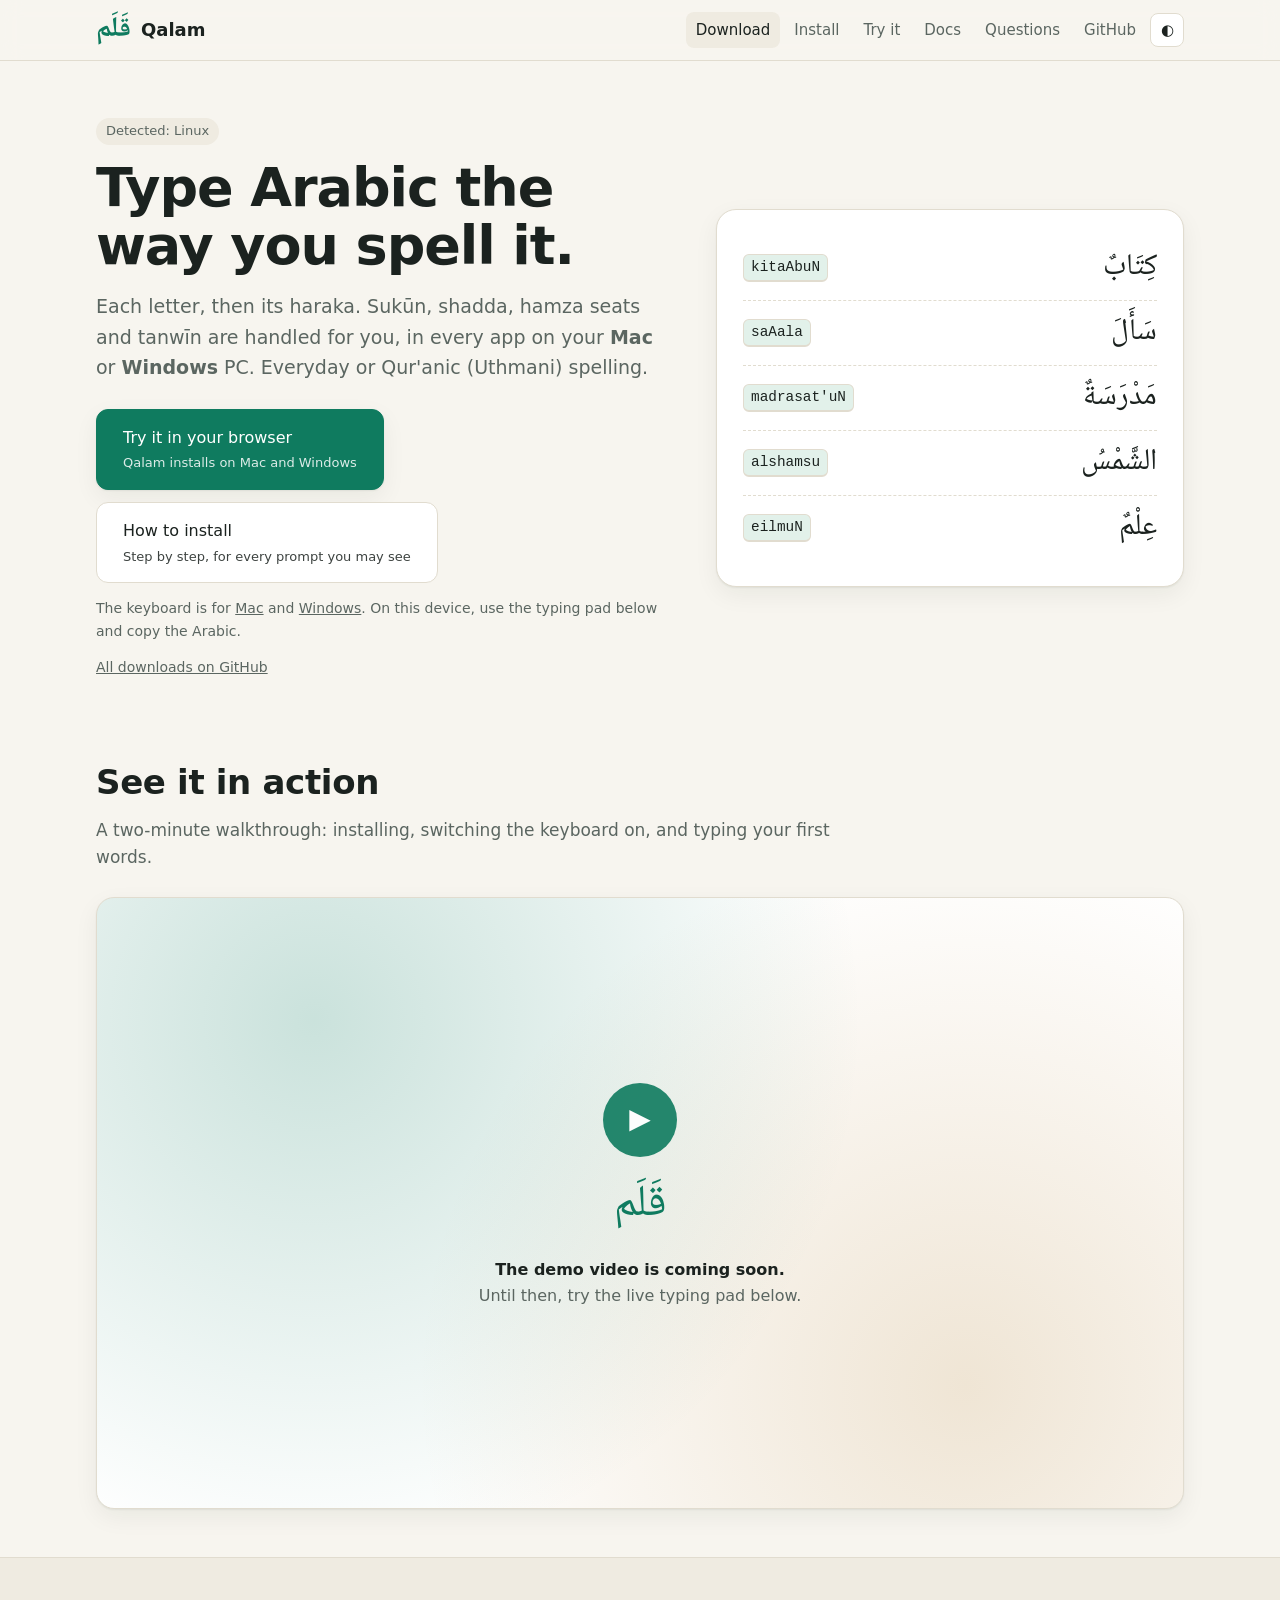
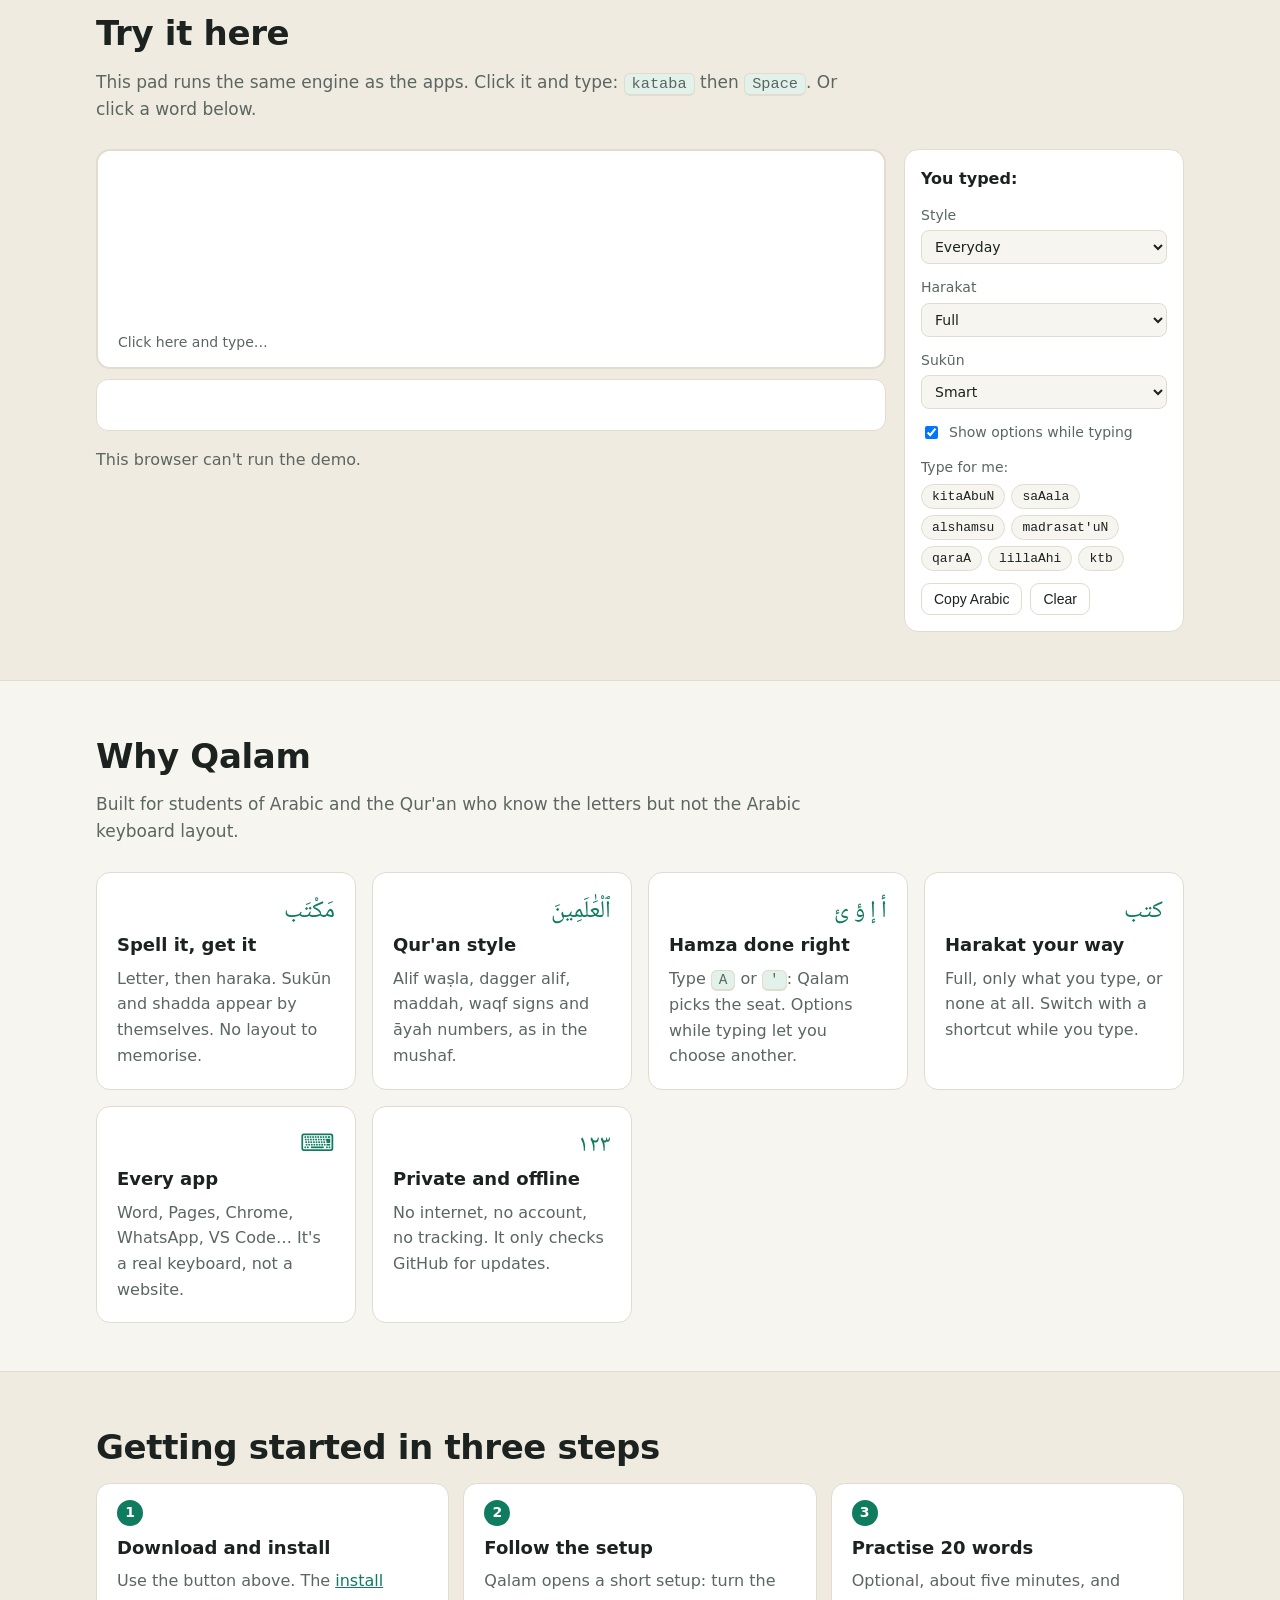
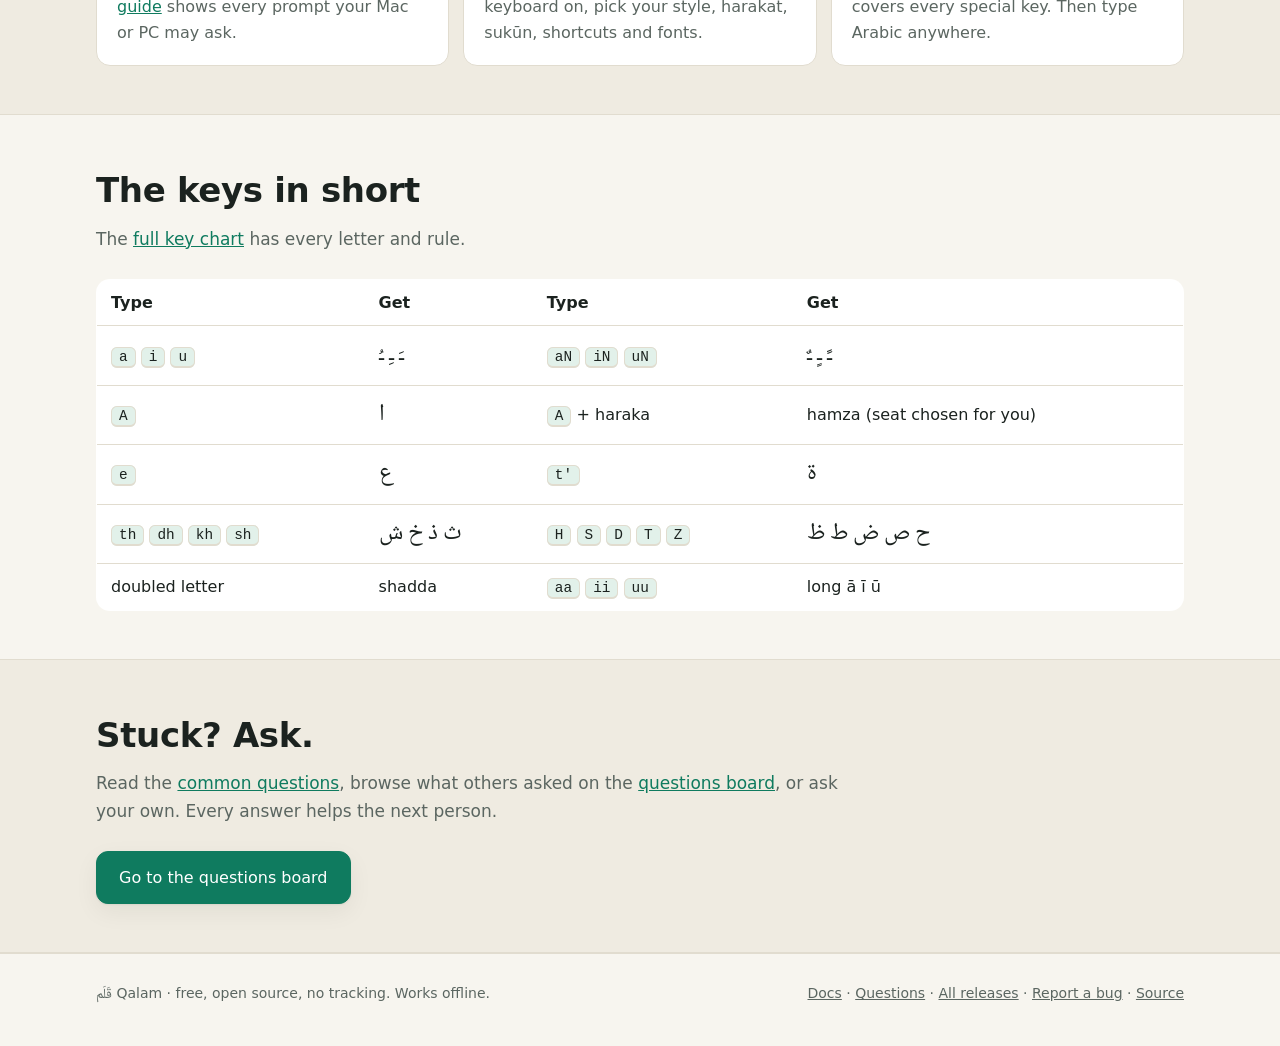
==== website/index.html @ 82823f8d "1.3.0: setup journey, Windows installer and fixes, website, docs, CI Apps - Mac: step-by-step first-" ====
<!doctype html>
<html lang="en">
<head>
<meta charset="utf-8">
<meta name="viewport" content="width=device-width, initial-scale=1">
<title>Qalam Arabic Keyboard</title>
<meta name="description" content="Qalam is a free phonetic Arabic keyboard for Mac and Windows. Type Arabic the way you spell it, with full harakat and Qur'anic marks.">
<meta property="og:title" content="Qalam: phonetic Arabic keyboard">
<meta property="og:description" content="Type Arabic the way you spell it: kitaAbuN → كِتَابٌ. Free for Mac and Windows.">
<link rel="icon" href="data:image/svg+xml,%3Csvg xmlns='http://www.w3.org/2000/svg' viewBox='0 0 64 64'%3E%3Crect width='64' height='64' rx='14' fill='%230f7b5f'/%3E%3Ctext x='32' y='46' font-size='40' text-anchor='middle' fill='white' font-family='serif'%3E%D9%82%3C/text%3E%3C/svg%3E">
<link rel="preconnect" href="https://fonts.googleapis.com">
<link rel="preconnect" href="https://fonts.gstatic.com" crossorigin>
<link href="https://fonts.googleapis.com/css2?family=Noto+Naskh+Arabic:wght@400;600&display=swap" rel="stylesheet">
<link rel="stylesheet" href="assets/site.css">
</head>
<body data-page="download">
<main>
  <section class="hero" id="download">
    <div class="wrap">
      <div>
        <div class="detected" id="dl-detected">Finding the right download…</div>
        <h1>Type Arabic the way you spell it.</h1>
        <p class="lead">Each letter, then its haraka. Sukūn, shadda, hamza seats and tanwīn are handled for you, in every app on your <b>Mac</b> or <b>Windows</b> PC. Everyday or Qur'anic (Uthmani) spelling.</p>
        <div class="cta">
          <a class="btn primary big" id="dl-main" href="https://github.com/SaShakib/qalam/releases/latest">
            <span class="t">Download</span><span class="sub">Free · no account · no tracking</span>
          </a>
          <a class="btn big" href="docs.html?p=install">
            <span class="t">How to install</span><span class="sub">Step by step, for every prompt you may see</span>
          </a>
        </div>
        <div class="cta-note" id="dl-note"></div>
        <div class="cta-note" id="dl-others"></div>
      </div>
      <div class="hero-art" aria-label="Examples">
        <div class="row"><kbd>kitaAbuN</kbd><div class="ar" lang="ar">كِتَابٌ</div></div>
        <div class="row"><kbd>saAala</kbd><div class="ar" lang="ar">سَأَلَ</div></div>
        <div class="row"><kbd>madrasat'uN</kbd><div class="ar" lang="ar">مَدْرَسَةٌ</div></div>
        <div class="row"><kbd>alshamsu</kbd><div class="ar" lang="ar">الشَّمْسُ</div></div>
        <div class="row"><kbd>eilmuN</kbd><div class="ar" lang="ar">عِلْمٌ</div></div>
      </div>
    </div>
  </section>

  <section class="block" id="video">
    <div class="wrap">
      <h2 class="title">See it in action</h2>
      <p class="intro">A two-minute walkthrough: installing, switching the keyboard on, and typing your first words.</p>
      <div class="video" id="video-box">
        <div class="soon">
          <div>
            <div class="play" aria-hidden="true">▶</div>
            <div class="ar" lang="ar">قَلَم</div>
            <p><b>The demo video is coming soon.</b><br><span class="muted">Until then, try the live typing pad below.</span></p>
          </div>
        </div>
      </div>
    </div>
  </section>

  <section class="block alt" id="demo">
    <div class="wrap">
      <h2 class="title">Try it here</h2>
      <p class="intro">This pad runs the same engine as the apps. Click it and type: <kbd>kataba</kbd> then <kbd>Space</kbd>. Or click a word below.</p>
      <div class="demo">
        <div>
          <div class="pad" id="pad" tabindex="0" role="textbox" aria-label="Typing pad: type English letters, get Arabic" aria-multiline="true">
            <div class="text" lang="ar"></div>
            <div class="hint">Click here and type…</div>
          </div>
          <div class="options" id="options" aria-live="polite"></div>
          <div id="mobile-demo" class="mobile-demo" hidden>
            <textarea rows="3" autocapitalize="off" autocomplete="off" autocorrect="off" spellcheck="false" placeholder="Type English letters: kitaAbuN"></textarea>
            <div class="out" lang="ar"></div>
          </div>
          <p class="muted" id="demo-loading">Loading the engine…</p>
        </div>
        <div class="panel">
          <div><b>You typed:</b> <span class="latin" id="pad-latin"></span></div>
          <label>Style
            <select id="o-style"><option value="everyday">Everyday</option><option value="quran">Qur'an (Uthmani)</option></select>
          </label>
          <label>Harakat
            <select id="o-harakat"><option value="full">Full</option><option value="astyped">Only what I type</option><option value="none">None</option></select>
          </label>
          <label>Sukūn
            <select id="o-sukun"><option value="smart">Smart</option><option value="full">Full</option><option value="off">Off</option></select>
          </label>
          <label style="flex-direction:row;align-items:center;gap:8px"><input type="checkbox" id="o-panel" checked> Show options while typing</label>
          <div>
            <div class="muted" style="font-size:14px;margin-bottom:6px">Type for me:</div>
            <div class="chips">
              <button class="chip" data-type="kitaAbuN">kitaAbuN</button>
              <button class="chip" data-type="saAala">saAala</button>
              <button class="chip" data-type="alshamsu">alshamsu</button>
              <button class="chip" data-type="madrasat'uN">madrasat'uN</button>
              <button class="chip" data-type="qaraA">qaraA</button>
              <button class="chip" data-type="lillaAhi">lillaAhi</button>
              <button class="chip" data-type="ktb">ktb</button>
            </div>
          </div>
          <div style="display:flex;gap:8px">
            <button class="btn small" id="pad-copy">Copy Arabic</button>
            <button class="btn small" id="pad-clear">Clear</button>
          </div>
        </div>
      </div>
    </div>
  </section>

  <section class="block">
    <div class="wrap">
      <h2 class="title">Why Qalam</h2>
      <p class="intro">Built for students of Arabic and the Qur'an who know the letters but not the Arabic keyboard layout.</p>
      <div class="grid">
        <div class="card"><div class="ar" lang="ar">مَكْتَب</div><h3>Spell it, get it</h3><p>Letter, then haraka. Sukūn and shadda appear by themselves. No layout to memorise.</p></div>
        <div class="card"><div class="ar" lang="ar">ٱلْعَٰلَمِينَ</div><h3>Qur'an style</h3><p>Alif waṣla, dagger alif, maddah, waqf signs and āyah numbers, as in the mushaf.</p></div>
        <div class="card"><div class="ar" lang="ar">أ إ ؤ ئ</div><h3>Hamza done right</h3><p>Type <kbd>A</kbd> or <kbd>'</kbd>: Qalam picks the seat. Options while typing let you choose another.</p></div>
        <div class="card"><div class="ar" lang="ar">كتب</div><h3>Harakat your way</h3><p>Full, only what you type, or none at all. Switch with a shortcut while you type.</p></div>
        <div class="card"><div class="ar" lang="ar">⌨︎</div><h3>Every app</h3><p>Word, Pages, Chrome, WhatsApp, VS Code… It's a real keyboard, not a website.</p></div>
        <div class="card"><div class="ar" lang="ar">١٢٣</div><h3>Private and offline</h3><p>No internet, no account, no tracking. It only checks GitHub for updates.</p></div>
      </div>
    </div>
  </section>

  <section class="block alt">
    <div class="wrap">
      <h2 class="title">Getting started in three steps</h2>
      <div class="steps">
        <div class="card"><h3>Download and install</h3><p>Use the button above. The <a href="docs.html?p=install">install guide</a> shows every prompt your Mac or PC may ask.</p></div>
        <div class="card"><h3>Follow the setup</h3><p>Qalam opens a short setup: turn the keyboard on, pick your style, harakat, sukūn, shortcuts and fonts.</p></div>
        <div class="card"><h3>Practise 20 words</h3><p>Optional, about five minutes, and covers every special key. Then type Arabic anywhere.</p></div>
      </div>
    </div>
  </section>

  <section class="block">
    <div class="wrap">
      <h2 class="title">The keys in short</h2>
      <p class="intro">The <a href="docs.html?p=LAYOUT">full key chart</a> has every letter and rule.</p>
      <table class="keys">
        <tr><th>Type</th><th>Get</th><th>Type</th><th>Get</th></tr>
        <tr><td><kbd>a</kbd> <kbd>i</kbd> <kbd>u</kbd></td><td class="ar" lang="ar">ـَ ـِ ـُ</td><td><kbd>aN</kbd> <kbd>iN</kbd> <kbd>uN</kbd></td><td class="ar" lang="ar">ـً ـٍ ـٌ</td></tr>
        <tr><td><kbd>A</kbd></td><td class="ar" lang="ar">ا</td><td><kbd>A</kbd> + haraka</td><td>hamza (seat chosen for you)</td></tr>
        <tr><td><kbd>e</kbd></td><td class="ar" lang="ar">ع</td><td><kbd>t'</kbd></td><td class="ar" lang="ar">ة</td></tr>
        <tr><td><kbd>th</kbd> <kbd>dh</kbd> <kbd>kh</kbd> <kbd>sh</kbd></td><td class="ar" lang="ar">ث ذ خ ش</td><td><kbd>H</kbd> <kbd>S</kbd> <kbd>D</kbd> <kbd>T</kbd> <kbd>Z</kbd></td><td class="ar" lang="ar">ح ص ض ط ظ</td></tr>
        <tr><td>doubled letter</td><td>shadda</td><td><kbd>aa</kbd> <kbd>ii</kbd> <kbd>uu</kbd></td><td>long ā ī ū</td></tr>
      </table>
    </div>
  </section>

  <section class="block alt">
    <div class="wrap">
      <h2 class="title">Stuck? Ask.</h2>
      <p class="intro">Read the <a href="docs.html?p=faq">common questions</a>, browse what others asked on the <a href="questions.html">questions board</a>, or ask your own. Every answer helps the next person.</p>
      <a class="btn primary" href="questions.html">Go to the questions board</a>
    </div>
  </section>
</main>

<script src="config.js"></script>
<script src="assets/site.js"></script>
<script src="assets/download.js"></script>
<script>
  // The demo video, once there is one (config.js → videoEmbed).
  (() => {
    const url = (window.QALAM_SITE || {}).videoEmbed;
    if (!url) return;
    const box = document.getElementById("video-box");
    box.innerHTML = "";
    const f = document.createElement("iframe");
    f.src = url;
    f.title = "Qalam demo video";
    f.allow = "accelerometer; encrypted-media; gyroscope; picture-in-picture; fullscreen";
    f.loading = "lazy";
    box.append(f);
  })();
</script>
<script src="demo/wasm_exec.js"></script>
<script src="assets/demo.js"></script>
</body>
</html>
---- website/assets/site.css ----
:root {
  --bg: #f7f5ef;
  --bg-2: #efebe1;
  --card: #ffffff;
  --ink: #1b221f;
  --muted: #5b6661;
  --line: #e1dccf;
  --accent: #0f7b5f;
  --accent-2: #0b5e48;
  --accent-ink: #ffffff;
  --accent-soft: #e2f1ea;
  --gold: #b07d2b;
  --warn-bg: #fff4e0;
  --warn-ink: #7a4b00;
  --shadow: 0 1px 2px rgba(20, 30, 25, .06), 0 8px 24px rgba(20, 30, 25, .06);
  --radius: 14px;
  --arabic: "Noto Naskh Arabic", "Geeza Pro", "Segoe UI", serif;
  --mono: ui-monospace, "SF Mono", Menlo, Consolas, monospace;
  color-scheme: light;
}
@media (prefers-color-scheme: dark) {
  :root:not([data-theme="light"]) {
    --bg: #121614; --bg-2: #181d1a; --card: #1c2220; --ink: #e9eeeb; --muted: #a0aba6; --line: #2d3632;
    --accent: #40c096; --accent-2: #6fd6b2; --accent-ink: #07130e; --accent-soft: #19362b; --gold: #e0b062;
    --warn-bg: #3a2c12; --warn-ink: #f3cf8e; --shadow: 0 1px 2px rgba(0,0,0,.3), 0 8px 24px rgba(0,0,0,.25);
    color-scheme: dark;
  }
}
:root[data-theme="dark"] {
  --bg: #121614; --bg-2: #181d1a; --card: #1c2220; --ink: #e9eeeb; --muted: #a0aba6; --line: #2d3632;
  --accent: #40c096; --accent-2: #6fd6b2; --accent-ink: #07130e; --accent-soft: #19362b; --gold: #e0b062;
  --warn-bg: #3a2c12; --warn-ink: #f3cf8e; --shadow: 0 1px 2px rgba(0,0,0,.3), 0 8px 24px rgba(0,0,0,.25);
  color-scheme: dark;
}

* { box-sizing: border-box; }
html { -webkit-text-size-adjust: 100%; }
body {
  margin: 0; background: var(--bg); color: var(--ink);
  font: 16px/1.6 system-ui, -apple-system, "Segoe UI", Roboto, sans-serif;
  overflow-x: hidden;
}
a { color: var(--accent); }
a:hover { color: var(--accent-2); }
img, video, iframe { max-width: 100%; }
.wrap { max-width: 1120px; margin: 0 auto; padding: 0 16px; }
.ar { font-family: var(--arabic); direction: rtl; }
kbd, code { font-family: var(--mono); font-size: .9em; }
kbd {
  background: var(--accent-soft); border: 1px solid var(--line); border-bottom-width: 2px;
  border-radius: 6px; padding: 1px 7px; white-space: nowrap;
}
.muted { color: var(--muted); }
.sr { position: absolute; width: 1px; height: 1px; overflow: hidden; clip: rect(0 0 0 0); }

/* ---------- Header ---------- */
.site-head { position: sticky; top: 0; z-index: 20; background: color-mix(in srgb, var(--bg) 88%, transparent); backdrop-filter: blur(10px); border-bottom: 1px solid var(--line); }
.site-head .wrap { display: flex; align-items: center; gap: 18px; height: 60px; }
.brand { display: flex; align-items: center; gap: 10px; text-decoration: none; color: var(--ink); font-weight: 700; font-size: 18px; }
.brand .ar { font-size: 28px; color: var(--accent); line-height: 1; }
.nav { display: flex; gap: 4px; margin-left: auto; align-items: center; }
.nav a { text-decoration: none; color: var(--muted); padding: 6px 10px; border-radius: 8px; font-size: 15px; }
.nav a:hover, .nav a.on { color: var(--ink); background: var(--bg-2); }
.theme-btn { border: 1px solid var(--line); background: var(--card); color: var(--ink); border-radius: 8px; width: 34px; height: 34px; cursor: pointer; font-size: 15px; }
@media (max-width: 720px) {
  .nav a.hide-sm { display: none; }
  .nav a { padding: 6px 7px; }
  .site-head .wrap { gap: 10px; }
  .brand span:not(.ar) { display: none; }
}

/* ---------- Buttons ---------- */
.btn {
  display: inline-flex; align-items: center; justify-content: center; gap: 8px;
  font: 600 16px/1.2 inherit; text-decoration: none; cursor: pointer;
  padding: 13px 22px; border-radius: 12px; border: 1px solid var(--line);
  background: var(--card); color: var(--ink); transition: transform .08s, background .15s;
}
.btn:hover { background: var(--bg-2); color: var(--ink); }
.btn:active { transform: translateY(1px); }
.btn.primary { background: var(--accent); border-color: var(--accent); color: var(--accent-ink); box-shadow: var(--shadow); }
.btn.primary:hover { background: var(--accent-2); border-color: var(--accent-2); color: var(--accent-ink); }
.btn.small { padding: 7px 12px; font-size: 14px; border-radius: 9px; }
.btn .sub { display: block; font-weight: 400; font-size: 13px; opacity: .85; margin-top: 3px; }
.btn.big { padding: 15px 26px; flex-direction: column; align-items: flex-start; gap: 0; }

/* ---------- Hero ---------- */
.hero { padding: 56px 0 28px; }
.hero .wrap { display: grid; grid-template-columns: 1.1fr .9fr; gap: 48px; align-items: center; }
.hero h1 { font-size: clamp(34px, 5vw, 54px); line-height: 1.08; margin: 0 0 16px; letter-spacing: -.02em; }
.hero p.lead { font-size: 19px; color: var(--muted); margin: 0 0 26px; max-width: 34em; }
.cta { display: flex; flex-wrap: wrap; gap: 12px; align-items: stretch; }
.cta-note { margin-top: 14px; font-size: 14px; color: var(--muted); }
.cta-note a { color: var(--muted); }
.detected { display: inline-flex; gap: 6px; align-items: center; font-size: 13px; color: var(--muted); background: var(--bg-2); border-radius: 999px; padding: 3px 10px; margin-bottom: 14px; }
.hero-art { background: var(--card); border: 1px solid var(--line); border-radius: 20px; padding: 26px; box-shadow: var(--shadow); }
.hero-art .row { display: grid; grid-template-columns: auto 1fr; gap: 10px 18px; align-items: center; padding: 8px 0; border-bottom: 1px dashed var(--line); }
.hero-art .row:last-child { border-bottom: 0; }
.hero-art .ar { font-size: 30px; text-align: right; line-height: 1.6; }
@media (max-width: 860px) {
  .hero { padding-top: 32px; }
  .hero .wrap { grid-template-columns: 1fr; gap: 28px; }
}

/* ---------- Sections ---------- */
section.block { padding: 48px 0; }
section.block.alt { background: var(--bg-2); border-top: 1px solid var(--line); border-bottom: 1px solid var(--line); }
h2.title { font-size: clamp(26px, 3.4vw, 34px); margin: 0 0 8px; letter-spacing: -.01em; }
p.intro { color: var(--muted); margin: 0 0 26px; max-width: 46em; font-size: 17px; }
.grid { display: grid; gap: 16px; grid-template-columns: repeat(auto-fit, minmax(240px, 1fr)); }
.card { background: var(--card); border: 1px solid var(--line); border-radius: var(--radius); padding: 20px; }
.card h3 { margin: 0 0 6px; font-size: 18px; }
.card p { margin: 0; color: var(--muted); }
.card .ar { font-size: 24px; color: var(--accent); }

/* ---------- Video holder ---------- */
.video {
  position: relative; aspect-ratio: 16 / 9; border-radius: 18px; overflow: hidden;
  border: 1px solid var(--line); box-shadow: var(--shadow);
  background:
    radial-gradient(circle at 20% 20%, color-mix(in srgb, var(--accent) 22%, transparent), transparent 55%),
    radial-gradient(circle at 80% 80%, color-mix(in srgb, var(--gold) 20%, transparent), transparent 55%),
    var(--card);
}
.video iframe { position: absolute; inset: 0; width: 100%; height: 100%; border: 0; }
.video .soon { position: absolute; inset: 0; display: grid; place-items: center; text-align: center; padding: 20px; }
.video .play { width: 74px; height: 74px; border-radius: 50%; background: var(--accent); color: var(--accent-ink); display: grid; place-items: center; margin: 0 auto 14px; font-size: 28px; opacity: .9; }
.video .soon .ar { font-size: 44px; color: var(--accent); }

/* ---------- Demo ---------- */
.demo { display: grid; grid-template-columns: 1fr 280px; gap: 18px; }
@media (max-width: 860px) { .demo { grid-template-columns: 1fr; } }
.pad {
  position: relative; min-height: 220px; background: var(--card); border: 2px solid var(--line); border-radius: var(--radius);
  padding: 18px 20px; cursor: text; outline: none;
}
.pad:focus { border-color: var(--accent); }
.pad .text { font-family: var(--arabic); font-size: 30px; line-height: 2; direction: rtl; text-align: right; white-space: pre-wrap; word-wrap: break-word; min-height: 1.5em; }
.pad .word { text-decoration: underline; text-decoration-color: var(--accent); text-underline-offset: 8px; }
.pad .caret { display: inline-block; width: 2px; height: 1.1em; background: var(--accent); vertical-align: middle; animation: blink 1s steps(1) infinite; margin: 0 1px; }
.pad:not(:focus) .caret { visibility: hidden; }
@keyframes blink { 50% { opacity: 0; } }
.pad .hint { position: absolute; left: 20px; bottom: 14px; color: var(--muted); font-size: 14px; pointer-events: none; }
.pad .latin { font-family: var(--mono); color: var(--muted); font-size: 14px; }
.options { margin-top: 10px; background: var(--card); border: 1px solid var(--line); border-radius: 12px; overflow: hidden; min-height: 52px; }
.options .opt { display: flex; align-items: center; gap: 12px; padding: 6px 14px; border-top: 1px solid var(--line); cursor: pointer; }
.options .opt:first-child { border-top: 0; }
.options .opt.on { background: var(--accent-soft); }
.options .opt .n { font: 600 13px var(--mono); color: var(--muted); width: 1.4em; }
.options .opt .t { font-family: var(--arabic); font-size: 24px; direction: rtl; flex: 1; text-align: right; }
.options .opt .l { color: var(--muted); font-size: 13px; width: 9em; }
.options .empty { padding: 14px; color: var(--muted); font-size: 14px; }
.panel { background: var(--card); border: 1px solid var(--line); border-radius: var(--radius); padding: 16px; display: flex; flex-direction: column; gap: 12px; }
.panel label { display: flex; flex-direction: column; gap: 4px; font-size: 14px; color: var(--muted); }
.panel select { font: inherit; color: var(--ink); background: var(--bg); border: 1px solid var(--line); border-radius: 8px; padding: 7px 9px; }
.chips { display: flex; flex-wrap: wrap; gap: 6px; }
.chip { font: 13px var(--mono); border: 1px solid var(--line); background: var(--bg); color: var(--ink); border-radius: 999px; padding: 4px 10px; cursor: pointer; }
.chip:hover { border-color: var(--accent); }
.mobile-demo textarea { width: 100%; font: 18px var(--mono); padding: 12px; border-radius: 12px; border: 1px solid var(--line); background: var(--card); color: var(--ink); }
.mobile-demo .out { font-family: var(--arabic); font-size: 28px; direction: rtl; text-align: right; background: var(--card); border: 1px solid var(--line); border-radius: 12px; padding: 12px 16px; margin-top: 10px; min-height: 64px; white-space: pre-wrap; }

/* ---------- Key table ---------- */
table.keys { width: 100%; border-collapse: collapse; background: var(--card); border-radius: var(--radius); overflow: hidden; border: 1px solid var(--line); }
table.keys td, table.keys th { padding: 10px 14px; border-bottom: 1px solid var(--line); text-align: left; }
table.keys .ar { font-size: 24px; }

/* ---------- Steps ---------- */
.steps { counter-reset: s; display: grid; gap: 14px; grid-template-columns: repeat(auto-fit, minmax(220px, 1fr)); }
.steps .card { position: relative; padding-top: 50px; }
.steps .card::before { counter-increment: s; content: counter(s); position: absolute; top: 16px; left: 20px; width: 26px; height: 26px; border-radius: 50%; background: var(--accent); color: var(--accent-ink); display: grid; place-items: center; font-weight: 700; font-size: 14px; }

/* ---------- Docs ---------- */
.docs { display: grid; grid-template-columns: 250px 1fr; gap: 32px; padding: 28px 0 60px; }
@media (max-width: 860px) { .docs { grid-template-columns: 1fr; } }
.docs aside { position: sticky; top: 76px; align-self: start; max-height: calc(100vh - 90px); overflow: auto; }
@media (max-width: 860px) { .docs aside { position: static; max-height: none; } }
.docs aside input { width: 100%; font: inherit; padding: 8px 12px; border: 1px solid var(--line); border-radius: 10px; background: var(--card); color: var(--ink); margin-bottom: 12px; }
.docs aside h4 { margin: 16px 0 6px; font-size: 12px; text-transform: uppercase; letter-spacing: .06em; color: var(--muted); }
.docs aside a { display: block; text-decoration: none; color: var(--ink); padding: 5px 10px; border-radius: 8px; font-size: 15px; }
.docs aside a:hover { background: var(--bg-2); }
.docs aside a.on { background: var(--accent-soft); color: var(--accent); font-weight: 600; }
.doc { min-width: 0; background: var(--card); border: 1px solid var(--line); border-radius: var(--radius); padding: 28px 34px; }
@media (max-width: 600px) { .doc { padding: 20px 18px; } }
.doc h1 { margin-top: 0; font-size: 32px; letter-spacing: -.01em; }
.doc h2 { margin-top: 34px; padding-top: 10px; border-top: 1px solid var(--line); }
.doc table { border-collapse: collapse; display: block; overflow-x: auto; max-width: 100%; }
.doc th, .doc td { border: 1px solid var(--line); padding: 7px 11px; text-align: left; }
.doc pre { background: var(--bg-2); border: 1px solid var(--line); border-radius: 10px; padding: 12px 14px; overflow-x: auto; }
.doc { overflow-wrap: break-word; }
.doc code { background: var(--bg-2); border-radius: 5px; padding: 1px 5px; overflow-wrap: anywhere; }
.doc pre code { background: none; padding: 0; }
.doc blockquote { margin: 16px 0; padding: 10px 16px; border-left: 4px solid var(--gold); background: var(--warn-bg); color: var(--warn-ink); border-radius: 0 10px 10px 0; }
.doc blockquote p { margin: 4px 0; }
.doc .edit { float: right; font-size: 14px; }
.doc :is(td, li, p) :lang(ar), .doc td { unicode-bidi: plaintext; }
.results a { display: block; padding: 8px 10px; border-radius: 8px; text-decoration: none; color: var(--ink); }
.results a small { display: block; color: var(--muted); }
.results a:hover { background: var(--bg-2); }

/* ---------- Questions board ---------- */
.board-head { display: flex; flex-wrap: wrap; gap: 12px; align-items: center; margin: 6px 0 18px; }
.board-head input { flex: 1; min-width: 200px; font: inherit; padding: 10px 14px; border: 1px solid var(--line); border-radius: 10px; background: var(--card); color: var(--ink); }
.tabs { display: inline-flex; background: var(--bg-2); border-radius: 10px; padding: 3px; }
.tabs button { font: inherit; font-size: 14px; border: 0; background: none; color: var(--muted); padding: 6px 12px; border-radius: 8px; cursor: pointer; }
.tabs button.on { background: var(--card); color: var(--ink); box-shadow: var(--shadow); }
.board { display: grid; gap: 14px; grid-template-columns: repeat(auto-fill, minmax(300px, 1fr)); }
.q { display: flex; flex-direction: column; gap: 8px; background: var(--card); border: 1px solid var(--line); border-radius: var(--radius); padding: 16px 18px; text-decoration: none; color: var(--ink); transition: border-color .15s, transform .08s; }
.q:hover { border-color: var(--accent); color: var(--ink); transform: translateY(-1px); }
.q h3 { margin: 0; font-size: 16.5px; line-height: 1.4; unicode-bidi: plaintext; }
.q .meta { display: flex; flex-wrap: wrap; gap: 8px; align-items: center; font-size: 13px; color: var(--muted); margin-top: auto; }
.badge { font-size: 12px; font-weight: 600; padding: 2px 9px; border-radius: 999px; }
.badge.answered { background: var(--accent-soft); color: var(--accent); }
.badge.open { background: var(--warn-bg); color: var(--warn-ink); }
.badge.label { background: var(--bg-2); color: var(--muted); font-weight: 500; }
.notice { background: var(--warn-bg); color: var(--warn-ink); border-radius: 12px; padding: 12px 16px; }
.faq details { background: var(--card); border: 1px solid var(--line); border-radius: 12px; padding: 12px 16px; margin-bottom: 8px; }
.faq summary { cursor: pointer; font-weight: 600; }

/* ---------- Footer ---------- */
.site-foot { border-top: 1px solid var(--line); padding: 28px 0 40px; color: var(--muted); font-size: 14px; }
.site-foot .wrap { display: flex; flex-wrap: wrap; gap: 18px; justify-content: space-between; }
.site-foot a { color: var(--muted); }
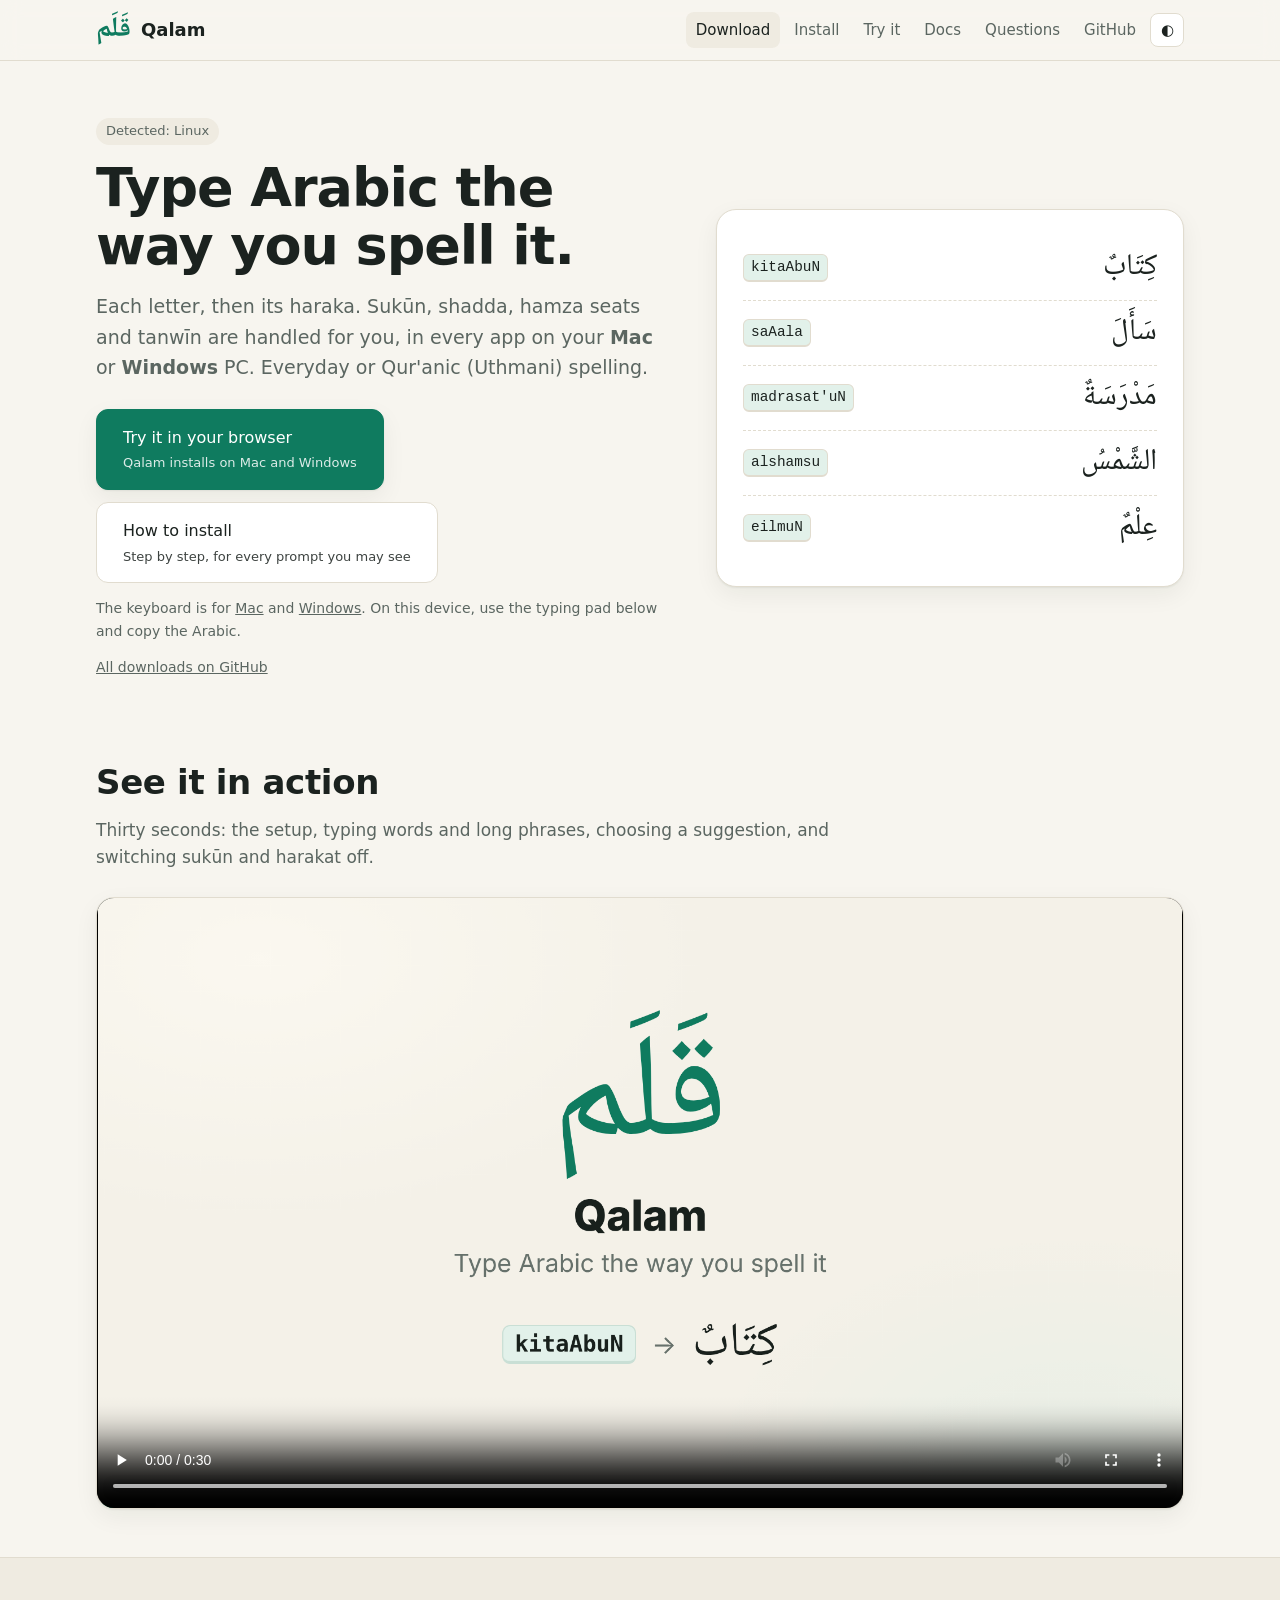
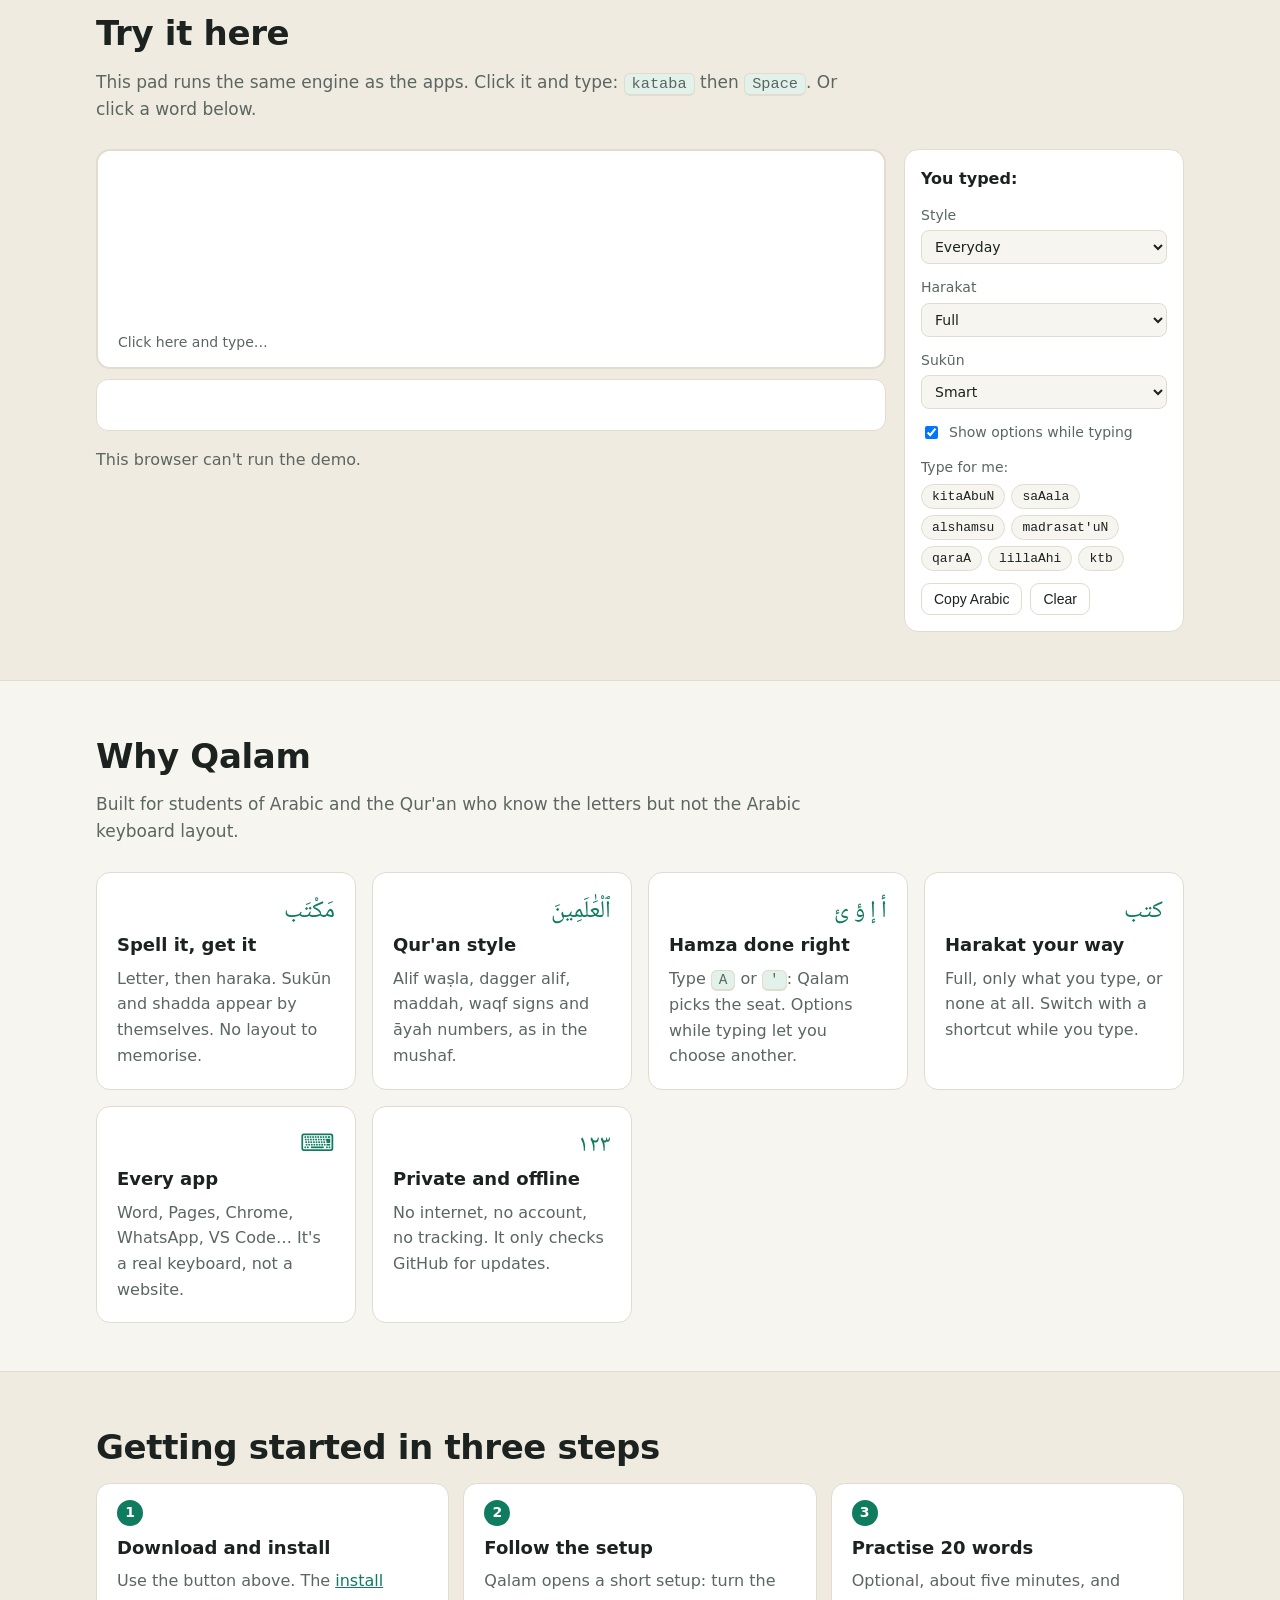
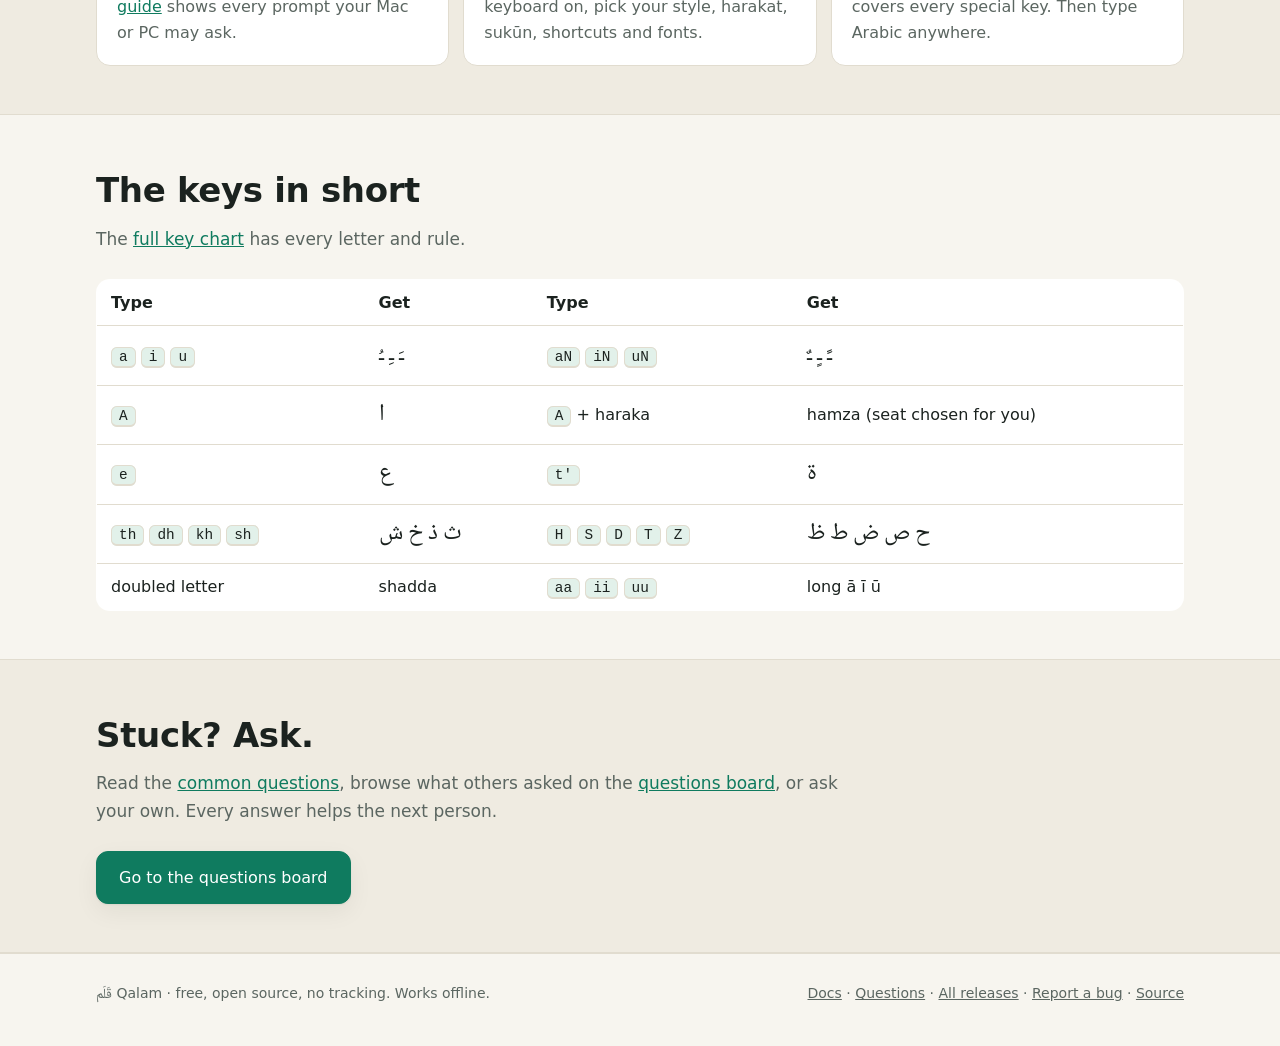
==== commit 2b3118ba: "30-second demo video with subtitles, made from an HTML animation; on the website video/qalam-demo.ht" ====
--- a/website/index.html
+++ b/website/index.html
@@ -45,7 +45,7 @@
   <section class="block" id="video">
     <div class="wrap">
       <h2 class="title">See it in action</h2>
-      <p class="intro">A two-minute walkthrough: installing, switching the keyboard on, and typing your first words.</p>
+      <p class="intro">Thirty seconds: the setup, typing words and long phrases, choosing a suggestion, and switching sukūn and harakat off.</p>
       <div class="video" id="video-box">
         <div class="soon">
           <div>
@@ -162,18 +162,40 @@
 <script src="assets/site.js"></script>
 <script src="assets/download.js"></script>
 <script>
-  // The demo video, once there is one (config.js → videoEmbed).
+  // The demo video (config.js): an embed link, or the video file on this site.
   (() => {
-    const url = (window.QALAM_SITE || {}).videoEmbed;
-    if (!url) return;
+    const c = window.QALAM_SITE || {};
     const box = document.getElementById("video-box");
-    box.innerHTML = "";
-    const f = document.createElement("iframe");
-    f.src = url;
-    f.title = "Qalam demo video";
-    f.allow = "accelerometer; encrypted-media; gyroscope; picture-in-picture; fullscreen";
-    f.loading = "lazy";
-    box.append(f);
+    if (c.videoEmbed) {
+      box.innerHTML = "";
+      const f = document.createElement("iframe");
+      f.src = c.videoEmbed;
+      f.title = "Qalam demo video";
+      f.allow = "accelerometer; encrypted-media; gyroscope; picture-in-picture; fullscreen";
+      f.loading = "lazy";
+      box.append(f);
+    } else if (c.video) {
+      box.innerHTML = "";
+      const v = document.createElement("video");
+      // WebM first for browsers without H.264; the rest use the MP4.
+      for (const [src, type] of [[c.video.replace(/\.mp4$/, ".webm"), "video/webm"], [c.video, "video/mp4"]]) {
+        const s = document.createElement("source");
+        s.src = src;
+        s.type = type;
+        v.append(s);
+      }
+      if (c.videoPoster) v.poster = c.videoPoster;
+      v.controls = true;
+      v.playsInline = true;
+      v.preload = "metadata";
+      v.setAttribute("aria-label", "Qalam demo video");
+      if (c.videoCaptions) {
+        const t = document.createElement("track");
+        Object.assign(t, { kind: "captions", srclang: "en", label: "English", src: c.videoCaptions, default: true });
+        v.append(t);
+      }
+      box.append(v);
+    }
   })();
 </script>
 <script src="demo/wasm_exec.js"></script>
--- a/website/assets/site.css
+++ b/website/assets/site.css
@@ -122,7 +122,7 @@
     radial-gradient(circle at 80% 80%, color-mix(in srgb, var(--gold) 20%, transparent), transparent 55%),
     var(--card);
 }
-.video iframe { position: absolute; inset: 0; width: 100%; height: 100%; border: 0; }
+.video iframe, .video video { position: absolute; inset: 0; width: 100%; height: 100%; border: 0; background: #000; }
 .video .soon { position: absolute; inset: 0; display: grid; place-items: center; text-align: center; padding: 20px; }
 .video .play { width: 74px; height: 74px; border-radius: 50%; background: var(--accent); color: var(--accent-ink); display: grid; place-items: center; margin: 0 auto 14px; font-size: 28px; opacity: .9; }
 .video .soon .ar { font-size: 44px; color: var(--accent); }
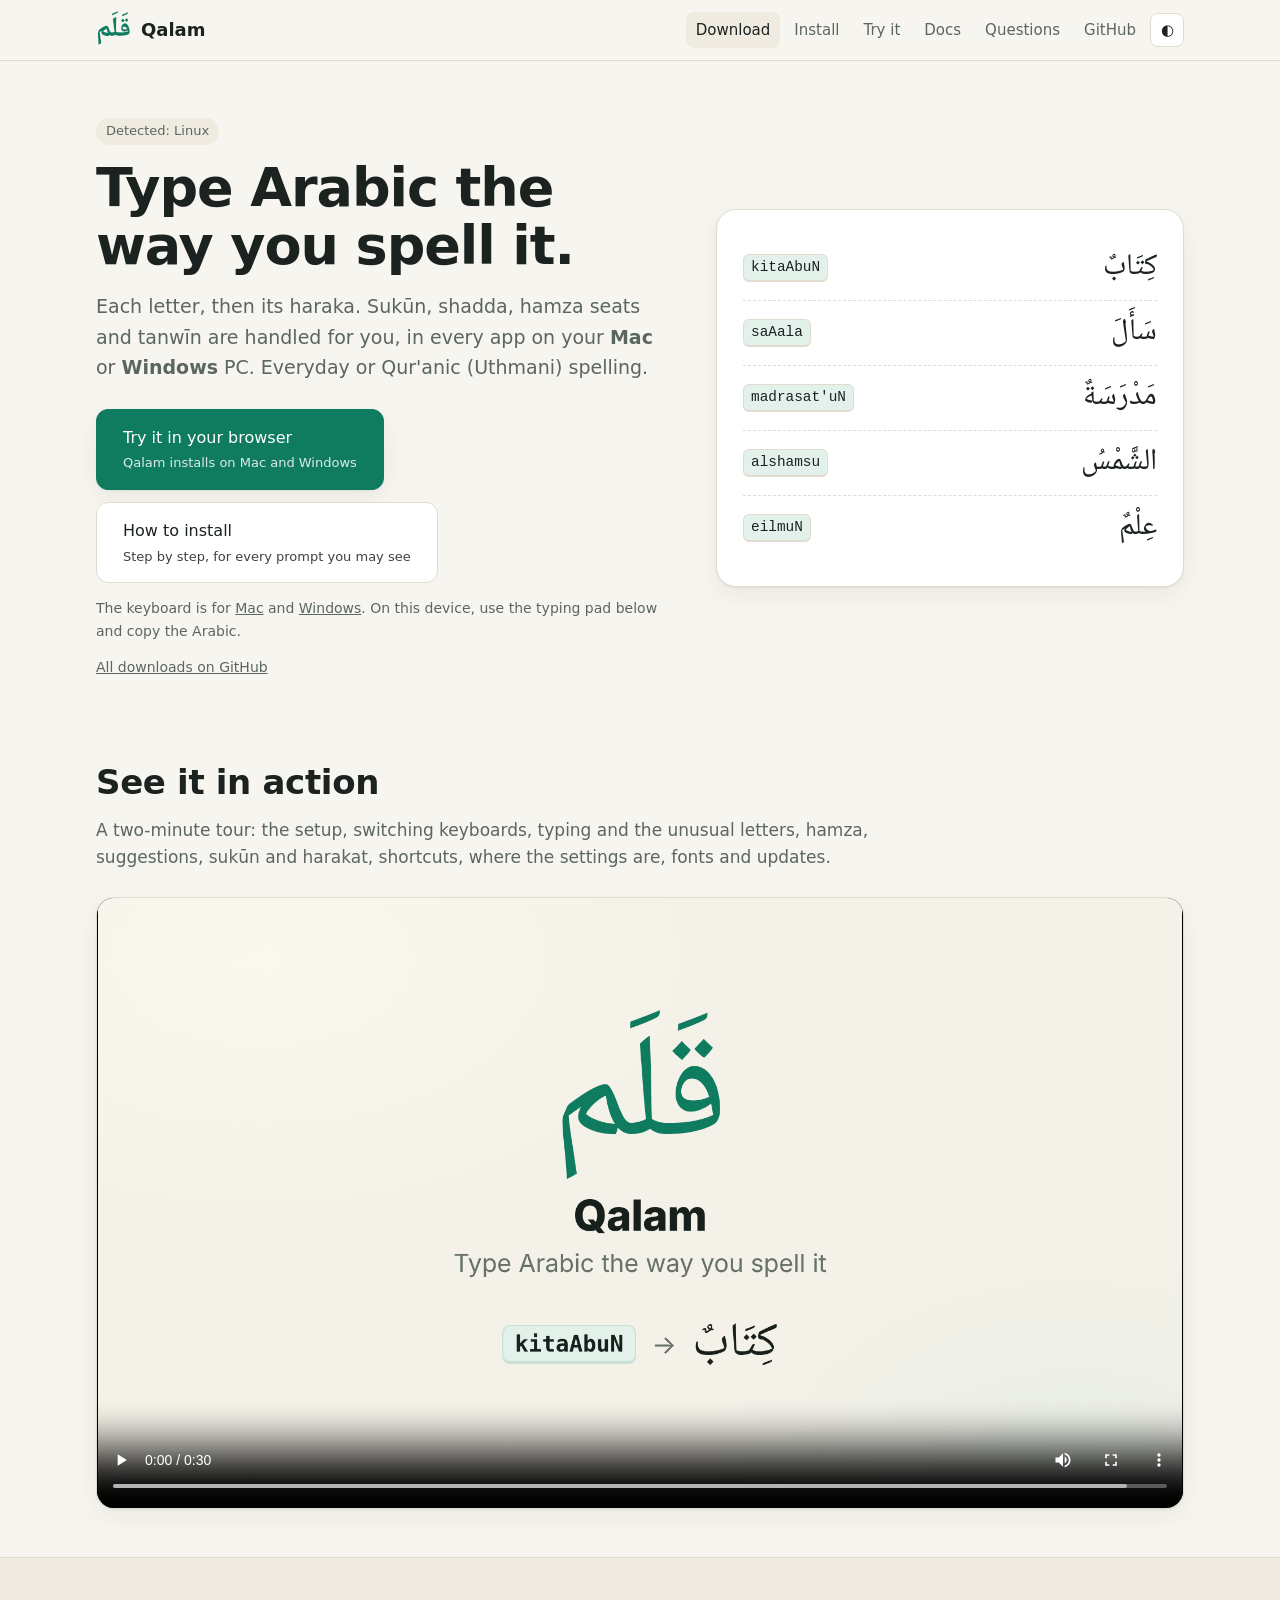
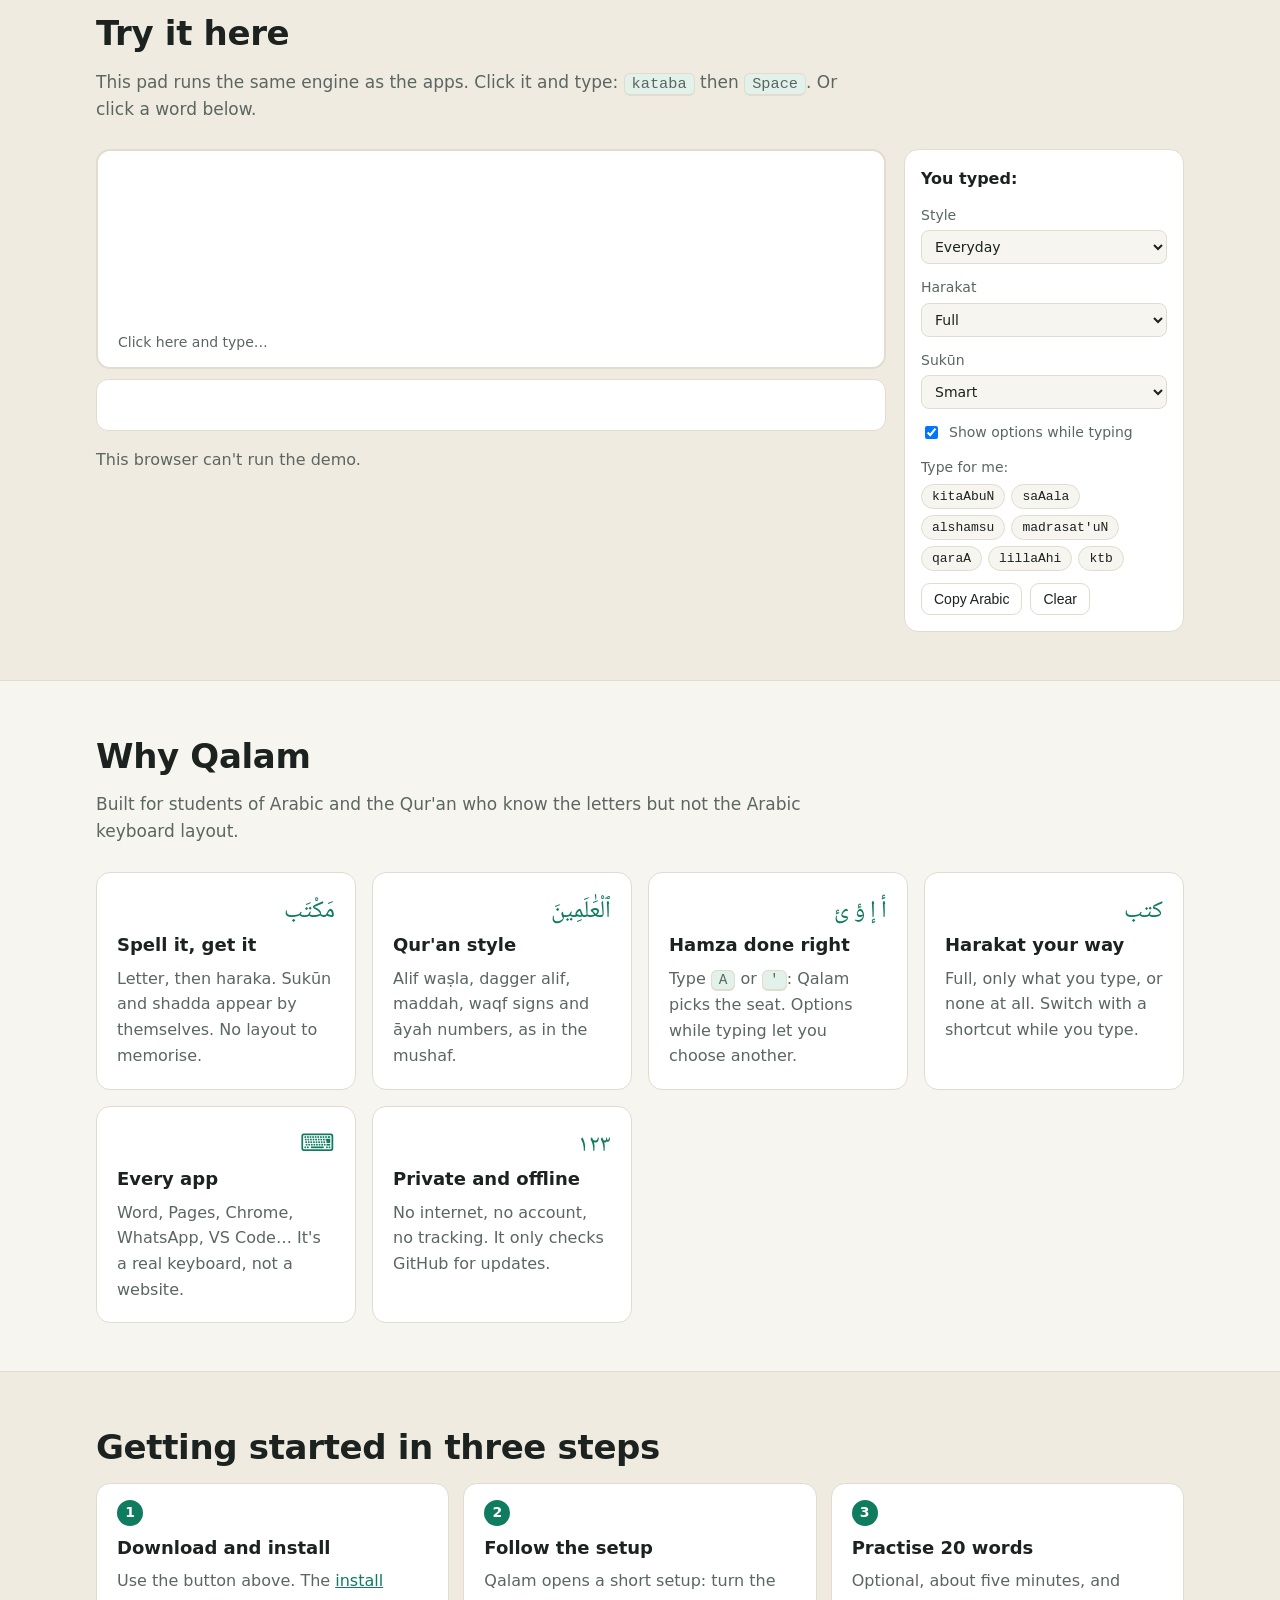
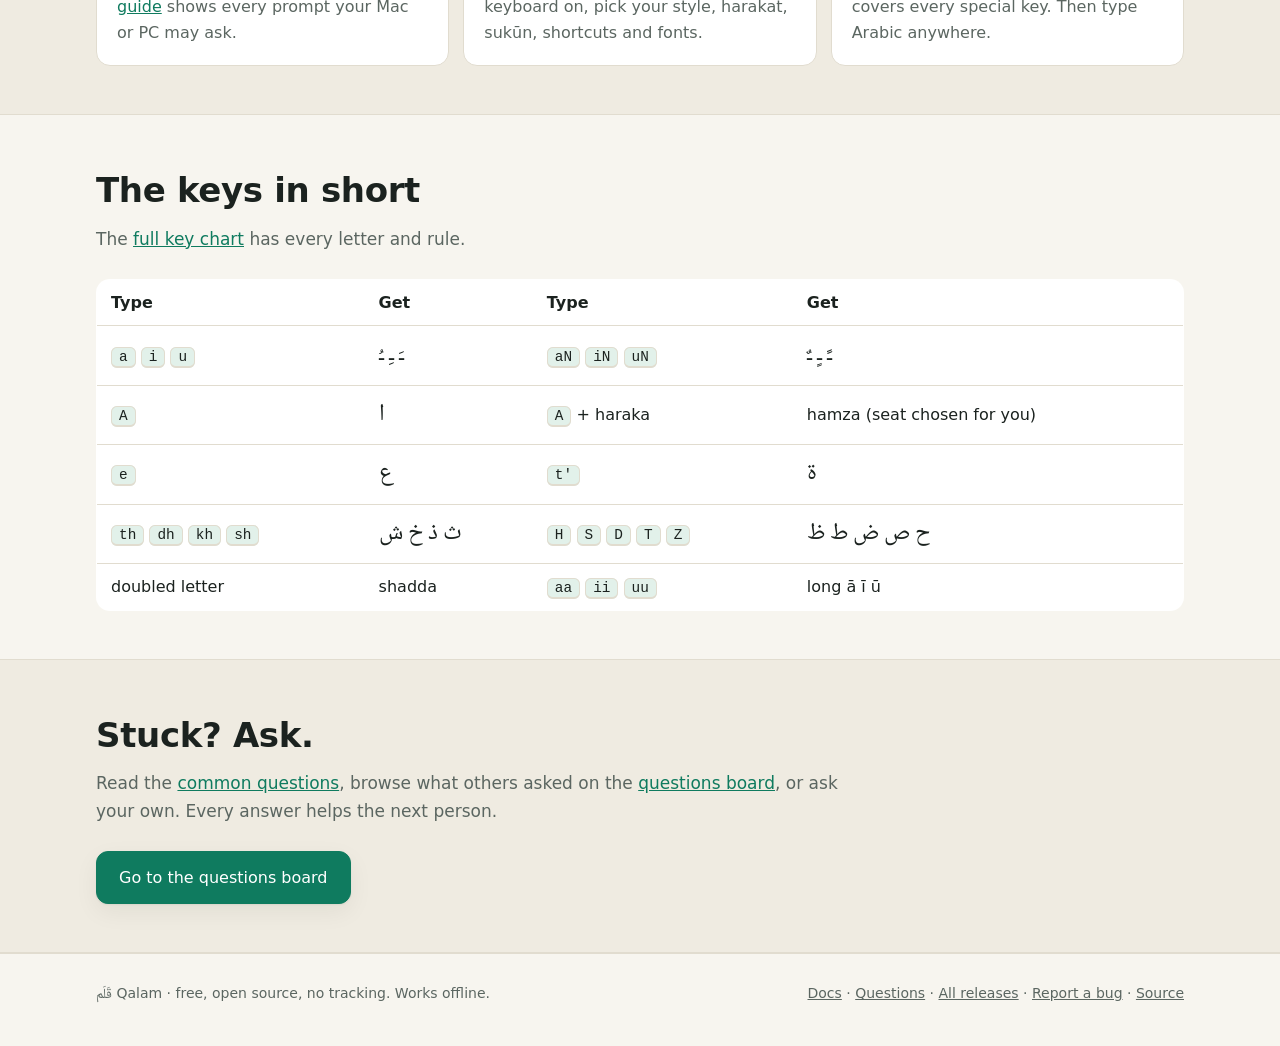
==== commit 0bb753b6: "Video: 14 scenes timed by the narration (setup, switching, letters, hamza, phrases, suggestions, suk" ====
--- a/website/index.html
+++ b/website/index.html
@@ -45,7 +45,7 @@
   <section class="block" id="video">
     <div class="wrap">
       <h2 class="title">See it in action</h2>
-      <p class="intro">Thirty seconds: the setup, typing words and long phrases, choosing a suggestion, and switching sukūn and harakat off.</p>
+      <p class="intro">A two-minute tour: the setup, switching keyboards, typing and the unusual letters, hamza, suggestions, sukūn and harakat, shortcuts, where the settings are, fonts and updates.</p>
       <div class="video" id="video-box">
         <div class="soon">
           <div>
